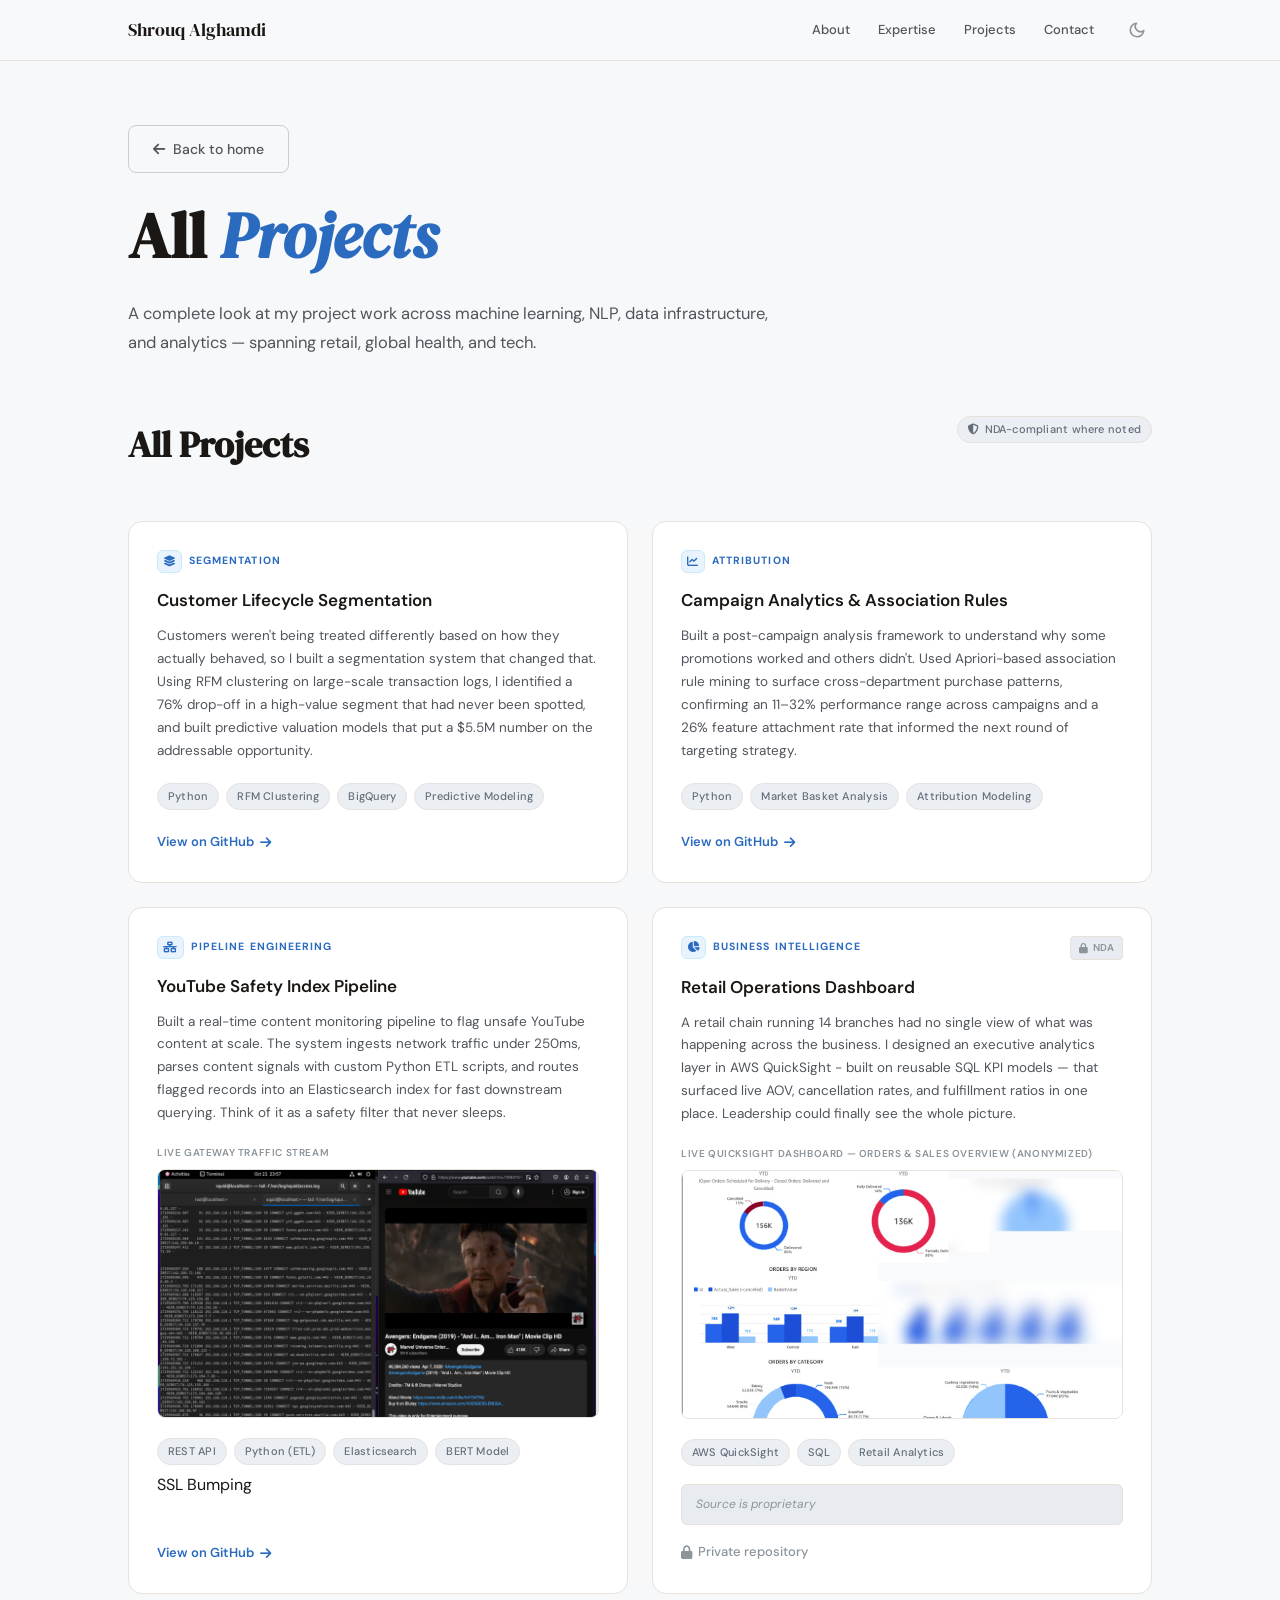
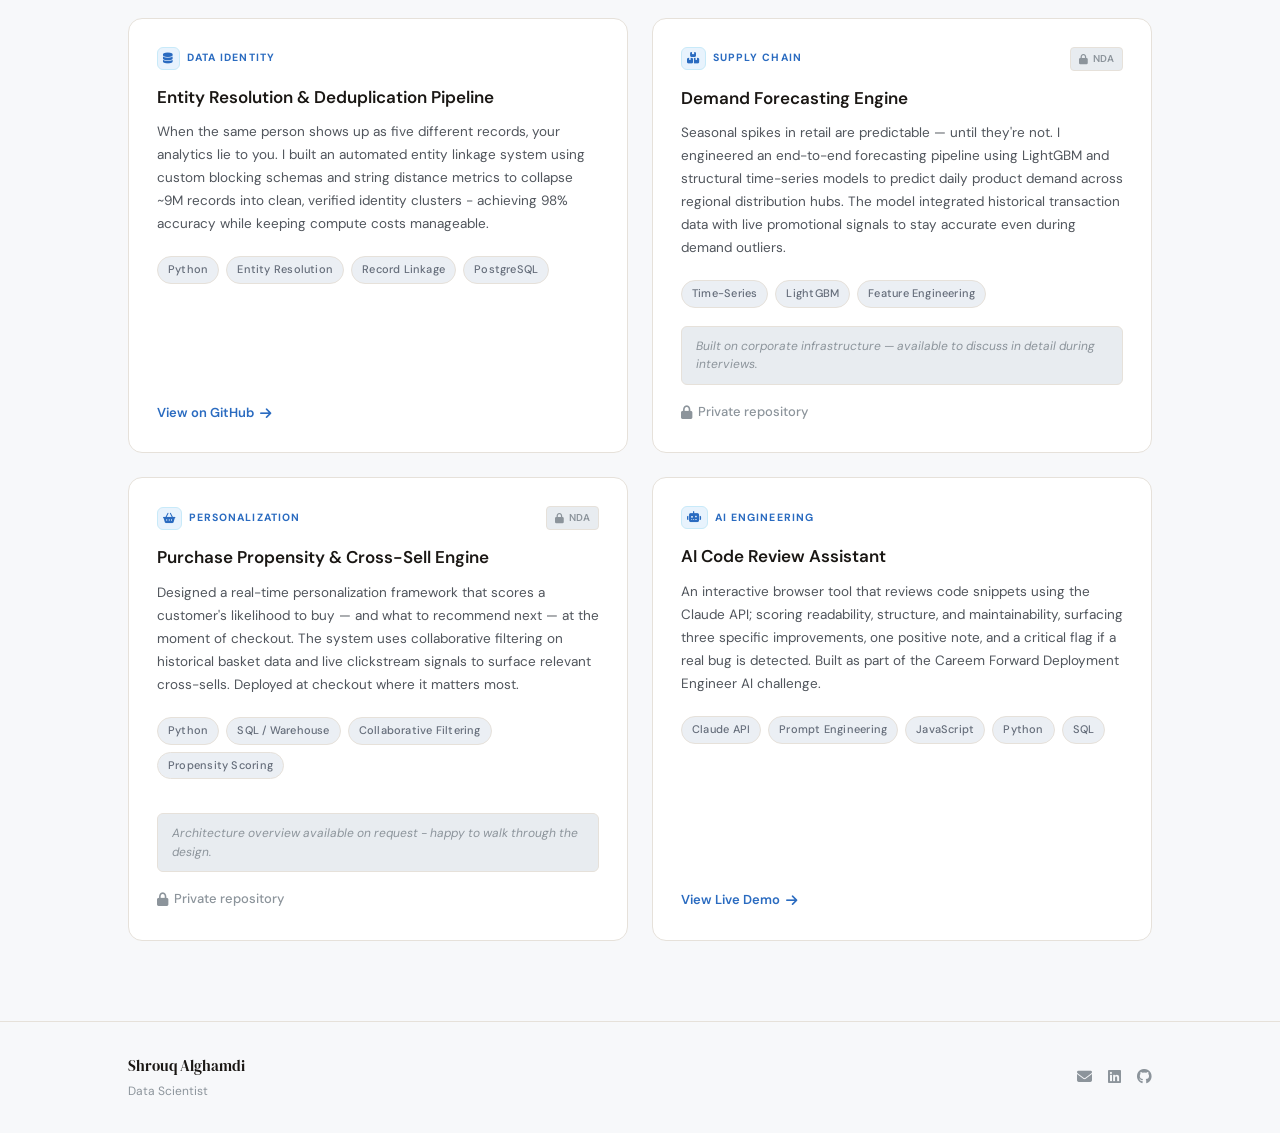
==== projects-page.html @ cefa9490 "Create projects-page.html" ====
<!DOCTYPE html>
<html lang="en" data-theme="light">
<head>
  <script>
    (function () {
      const saved = localStorage.getItem('portfolio-theme');
      document.documentElement.setAttribute('data-theme', saved || 'light');
    })();
  </script>
  <meta charset="UTF-8" />
  <meta name="viewport" content="width=device-width, initial-scale=1.0" />
  <title>Projects - Shrouq Alghamdi</title>

  <link rel="preconnect" href="https://fonts.googleapis.com" />
  <link rel="preconnect" href="https://fonts.gstatic.com" crossorigin />
  <link href="https://fonts.googleapis.com/css2?family=DM+Serif+Display:ital@0;1&family=DM+Sans:ital,opsz,wght@0,9..40,300;0,9..40,400;0,9..40,500;0,9..40,600;1,9..40,300&display=swap" rel="stylesheet" />
  <link rel="stylesheet" href="https://cdnjs.cloudflare.com/ajax/libs/font-awesome/6.4.0/css/all.min.css" />

  <style>
    /* ── Tokens ────────────────────────────────────────────────────── */
    :root {
      --bg:          #f7f8fa;
      --bg-surface:  #ffffff;
      --bg-tint:     #e8ecf0;
      --nav-bg:      rgba(247, 249, 250, 0.88);
      --text:        #1a1714;
      --text-2:      #50555c;
      --text-3:      #8c949b;
      --accent:      #2a6bc0;
      --accent-2:    #3e81e0;
      --accent-pale: #e8f3fd;
      --accent-pale2:#c8eaf9;
      --border:      #e6e1da;
      --border-2:    #c5cfd5;
      --card:        #ffffff;
      --card-hover:  #f7fbff;
      --tag-bg:      #ebeff4;
      --tag-text:    #656d7a;
    }
    [data-theme="dark"] {
      --bg:          #101114;
      --bg-surface:  #16181c;
      --bg-tint:     #1c1e22;
      --nav-bg:      rgba(16, 17, 20, 0.88);
      --text:        #e6eaf0;
      --text-2:      #a1a7b5;
      --text-3:      #59606b;
      --accent:      #3e81e0;
      --accent-2:    #5aa0f0;
      --accent-pale: #161f2a;
      --accent-pale2:#182235;
      --border:      #25282e;
      --border-2:    #30353d;
      --card:        #1c1916;
      --card-hover:  #1c1e22;
      --tag-bg:      #2a2520;
      --tag-text:    #848e9b;
    }

    /* ── Reset ────────────────────────────────────────────────────── */
    *, *::before, *::after { box-sizing: border-box; margin: 0; padding: 0; }
    html { scroll-behavior: smooth; }
    body {
      font-family: 'DM Sans', sans-serif;
      background: var(--bg);
      color: var(--text);
      line-height: 1.6;
      transition: background .3s, color .3s;
      -webkit-font-smoothing: antialiased;
    }
    a { color: inherit; text-decoration: none; }
    img { display: block; max-width: 100%; }

    /* ── Utility ──────────────────────────────────────────────────── */
    .serif { font-family: 'DM Serif Display', serif; }
    .accent { color: var(--accent); }
    .container { max-width: 1080px; margin: 0 auto; padding: 0 28px; }
    .tag {
      display: inline-flex; align-items: center; gap: 5px;
      padding: 4px 10px; border-radius: 20px;
      background: var(--tag-bg); color: var(--tag-text);
      font-size: 11px; font-weight: 500; letter-spacing: .02em;
      border: 1px solid var(--border);
    }

    /* ── Nav ──────────────────────────────────────────────────────── */
    nav {
      position: sticky; top: 0; z-index: 100;
      background: var(--nav-bg);
      backdrop-filter: blur(14px);
      border-bottom: 1px solid var(--border);
      transition: background .3s, border-color .3s;
    }
    .nav-inner {
      max-width: 1080px; margin: 0 auto; padding: 0 28px;
      height: 60px; display: flex; align-items: center; justify-content: space-between;
    }
    .nav-brand { font-family: 'DM Serif Display', serif; font-size: 18px; color: var(--text); }
    .nav-links { display: flex; align-items: center; gap: 28px; }
    .nav-links a {
      font-size: 13px; font-weight: 500; color: var(--text-2);
      transition: color .2s;
    }
    .nav-links a:hover { color: var(--accent); }
    .nav-cv {
      padding: 7px 16px; border-radius: 6px;
      background: var(--accent); color: #fff !important;
      font-size: 12px !important; font-weight: 600 !important;
      transition: background .2s, transform .15s !important;
    }
    .nav-cv:hover { background: var(--accent-2) !important; transform: translateY(-1px); }
    #theme-btn {
      background: none; border: none; cursor: pointer;
      color: var(--text-3); padding: 6px; border-radius: 6px;
      transition: color .2s, background .2s;
      display: flex; align-items: center;
    }
    #theme-btn:hover { color: var(--accent); background: var(--bg-tint); }
    .hamburger {
      display: none; background: none; border: none;
      cursor: pointer; color: var(--text-2); padding: 6px;
    }

    /* ── Hero layout ──────────────────────────────────────────────── */
    .hero-inner {
      display: grid;
      grid-template-columns: 1fr 280px;
      gap: 56px;
      align-items: center;
    }
    .hero-photo-col { display: flex; justify-content: center; align-items: flex-start; }
    .hero-photo-frame {
      width: 240px; height: 280px;
      border-radius: 20px;
      overflow: hidden;
      border: 3px solid var(--accent-pale2);
      box-shadow: 0 20px 48px rgba(192,98,42,.15), 0 0 0 8px var(--accent-pale);
      background: var(--bg-tint);
      position: relative;
      flex-shrink: 0;
    }
    .hero-photo-frame img {
      width: 100%; height: 100%; object-fit: cover; object-position: top center;
    }
    .photo-fallback {
      display: none;
      flex-direction: column; align-items: center; justify-content: center;
      gap: 12px; width: 100%; height: 100%;
      color: var(--text-3); font-size: 12px; text-align: center; line-height: 1.5;
    }
    .photo-fallback i { font-size: 40px; color: var(--border-2); }
    @media (max-width: 860px) {
      .hero-inner { grid-template-columns: 1fr; }
      .hero-photo-col { order: -1; }
      .hero-photo-frame { width: 120px; height: 140px; border-radius: 14px; }
    }
    /* ── Hero ─────────────────────────────────────────────────────── */
    .hero { padding: 88px 0 64px; }
    .hero-eyebrow {
      display: inline-flex; align-items: center; gap: 8px;
      padding: 6px 14px; border-radius: 20px;
      background: var(--accent-pale); border: 1px solid var(--accent-pale2);
      color: var(--accent); font-size: 12px; font-weight: 600;
      letter-spacing: .05em; text-transform: uppercase;
      margin-bottom: 28px;
    }
    .hero-eyebrow .dot {
      width: 7px; height: 7px; border-radius: 50%;
      background: var(--accent); animation: pulse 2s infinite;
    }
    @keyframes pulse {
      0%, 100% { opacity: 1; transform: scale(1); }
      50% { opacity: .5; transform: scale(.8); }
    }
    .hero h1 {
      font-family: 'DM Serif Display', serif;
      font-size: clamp(38px, 6vw, 64px);
      line-height: 1.1; color: var(--text); margin-bottom: 28px;
    }
    .hero h1 em { font-style: italic; color: var(--accent); }
    .hero-bio {
      max-width: 640px; font-size: 16.5px; color: var(--text-2);
      line-height: 1.75; margin-bottom: 18px;
    }
    .hero-aside {
      max-width: 580px; font-size: 14px; color: var(--text-3);
      font-style: italic; margin-bottom: 36px; line-height: 1.65;
    }
    .hero-aside i { color: var(--accent); margin-right: 6px; }
    .hero-actions { display: flex; flex-wrap: wrap; gap: 14px; align-items: center; margin-bottom: 40px; }
    .btn-primary {
      padding: 12px 24px; background: var(--accent); color: #fff;
      border-radius: 8px; font-weight: 600; font-size: 14px;
      transition: background .2s, transform .15s, box-shadow .2s;
      box-shadow: 0 4px 14px rgba(192,98,42,.25);
    }
    .btn-primary:hover { background: var(--accent-2); transform: translateY(-2px); box-shadow: 0 6px 20px rgba(192,98,42,.35); }
    .btn-outline {
      padding: 12px 24px; background: transparent; color: var(--text-2);
      border: 1px solid var(--border-2); border-radius: 8px;
      font-weight: 500; font-size: 14px; transition: border-color .2s, color .2s, transform .15s;
    }
    .btn-outline:hover { border-color: var(--accent); color: var(--accent); transform: translateY(-2px); }
    .hero-social { display: flex; align-items: center; gap: 18px; }
    .hero-social a {
      font-size: 17px; color: var(--text-3);
      transition: color .2s, transform .2s;
    }
    .hero-social a:hover { color: var(--accent); transform: translateY(-2px); }
    .hero-location {
      display: flex; align-items: center; gap: 6px;
      font-size: 12px; color: var(--text-3); font-weight: 500;
      padding: 5px 12px; border-radius: 20px;
      background: var(--bg-tint); border: 1px solid var(--border);
    }
    .hero-location i { color: var(--accent); }

    /* ── Stats strip ──────────────────────────────────────────────── */
    .stats-strip {
      background: var(--bg-surface); border-top: 1px solid var(--border);
      border-bottom: 1px solid var(--border);
      padding: 40px 0; transition: background .3s;
    }
    .stats-grid {
      display: grid; grid-template-columns: repeat(3,1fr);
      gap: 0; text-align: center;
    }
    .stat-item { padding: 0 24px; }
    .stat-item + .stat-item { border-left: 1px solid var(--border); }
    .stat-num {
      font-family: 'DM Serif Display', serif;
      font-size: 42px; color: var(--accent); line-height: 1;
      margin-bottom: 8px;
    }
    .stat-label {
      font-size: 12px; font-weight: 600; color: var(--text-3);
      text-transform: uppercase; letter-spacing: .06em; line-height: 1.4;
      margin-bottom: 6px;
    }
    .stat-note {
      font-size: 11px; color: var(--text-3); font-style: italic;
      line-height: 1.4;
    }

    /* ── Skills ───────────────────────────────────────────────────── */
    .skills { padding: 80px 0 60px; }
    .section-label {
      font-size: 11px; font-weight: 700; letter-spacing: .12em;
      text-transform: uppercase; color: var(--accent); margin-bottom: 40px;
      display: flex; align-items: center; gap: 10px;
    }
    .section-label::after {
      content: ''; flex: 1; height: 1px; background: var(--border);
    }
    .skills-grid { display: grid; grid-template-columns: repeat(3,1fr); gap: 28px; }
    .skill-card {
      background: var(--card); border: 1px solid var(--border);
      border-radius: 12px; padding: 24px;
      transition: border-color .25s, transform .25s, box-shadow .25s;
    }
    .skill-card:hover {
      border-color: var(--accent-pale2); transform: translateY(-3px);
      box-shadow: 0 8px 24px rgba(0,0,0,.06);
    }
    .skill-icon {
      width: 40px; height: 40px; border-radius: 10px;
      background: var(--accent-pale); border: 1px solid var(--accent-pale2);
      display: flex; align-items: center; justify-content: center;
      color: var(--accent); font-size: 16px; margin-bottom: 16px;
    }
    .skill-card h3 { font-size: 15px; font-weight: 600; color: var(--text); margin-bottom: 10px; }
    .skill-card p { font-size: 13.5px; color: var(--text-2); line-height: 1.65; }

    /* ── Portfolio ────────────────────────────────────────────────── */
    .portfolio { padding: 60px 0 80px; }
    .portfolio-header {
      display: flex; align-items: flex-start; justify-content: space-between;
      gap: 20px; margin-bottom: 48px; flex-wrap: wrap;
    }
    .portfolio-header h2 {
      font-family: 'DM Serif Display', serif;
      font-size: clamp(26px, 4vw, 36px); color: var(--text);
    }
    .projects-grid { display: grid; grid-template-columns: repeat(2,1fr); gap: 24px; }

    .project-card {
      background: var(--card); border: 1px solid var(--border);
      border-radius: 14px; padding: 28px;
      display: flex; flex-direction: column; justify-content: space-between;
      transition: border-color .25s, box-shadow .25s, transform .25s, background .25s;
      position: relative; overflow: hidden;
    }
    .project-card::before {
      content: ''; position: absolute; top: 0; left: 0;
      width: 3px; height: 100%; background: transparent;
      transition: background .25s;
    }
    .project-card:hover {
      border-color: var(--accent-pale2); background: var(--card-hover);
      transform: translateY(-4px);
      box-shadow: 0 12px 32px rgba(0,0,0,.07);
    }
    .project-card:hover::before { background: var(--accent); }

    .project-card.full-width { grid-column: span 2; }

    .card-eyebrow {
      display: flex; align-items: center; justify-content: space-between;
      margin-bottom: 16px; gap: 10px; flex-wrap: wrap;
    }
    .card-category {
      display: flex; align-items: center; gap: 7px;
      font-size: 10.5px; font-weight: 700; letter-spacing: .1em;
      text-transform: uppercase; color: var(--accent);
    }
    .card-category i {
      padding: 5px; border-radius: 6px;
      background: var(--accent-pale); border: 1px solid var(--accent-pale2);
      font-size: 11px;
    }
    .nda-badge {
      display: flex; align-items: center; gap: 5px;
      font-size: 10px; font-weight: 600; color: var(--text-3);
      padding: 3px 8px; border-radius: 4px;
      background: var(--bg-tint); border: 1px solid var(--border);
    }
    .project-card h3 {
      font-size: 17px; font-weight: 600; color: var(--text);
      margin-bottom: 12px; line-height: 1.4;
      transition: color .2s;
    }
    .project-card:hover h3 { color: var(--accent); }
    .project-card p {
      font-size: 13.5px; color: var(--text-2); line-height: 1.7;
      margin-bottom: 20px;
    }
    .project-img-wrap {
      border-radius: 8px; overflow: hidden;
      border: 1px solid var(--border); margin-bottom: 20px;
      aspect-ratio: 16/9; background: var(--bg-tint);
    }
    .project-img-wrap img {
      width: 100%; height: 100%; object-fit: cover;
      transition: transform .5s;
    }
    .project-card:hover .project-img-wrap img { transform: scale(1.03); }
    .img-caption {
      font-size: 10px; font-weight: 600; letter-spacing: .06em;
      text-transform: uppercase; color: var(--text-3); margin-bottom: 8px;
    }

    .card-footer { margin-top: auto; }
    .tags { display: flex; flex-wrap: wrap; gap: 7px; margin-bottom: 18px; }
    .card-link {
      display: inline-flex; align-items: center; gap: 6px;
      font-size: 13px; font-weight: 600; color: var(--accent);
      transition: gap .2s, color .2s;
    }
    .card-link:hover { gap: 10px; color: var(--accent-2); }
    .card-link-disabled {
      display: inline-flex; align-items: center; gap: 6px;
      font-size: 13px; font-weight: 500; color: var(--text-3);
      cursor: default;
    }
    .nda-note {
      font-size: 12px; color: var(--text-3); font-style: italic;
      margin-bottom: 14px; line-height: 1.55;
      padding: 10px 14px; border-radius: 6px;
      background: var(--bg-tint); border: 1px solid var(--border);
    }

    /* ── Contact ──────────────────────────────────────────────────── */
    .contact {
      background: var(--bg-surface); border-top: 1px solid var(--border);
      padding: 80px 0; transition: background .3s;
    }
    .contact-inner {
      display: grid; grid-template-columns: 1fr 1.4fr; gap: 64px; align-items: start;
    }
    .contact-left h2 {
      font-family: 'DM Serif Display', serif;
      font-size: 32px; color: var(--text); margin-bottom: 16px; line-height: 1.25;
    }
    .contact-left p { font-size: 14px; color: var(--text-2); line-height: 1.7; margin-bottom: 28px; }
    .contact-links { display: flex; flex-direction: column; gap: 12px; }
    .contact-link-item {
      display: flex; align-items: center; gap: 12px;
      font-size: 13.5px; color: var(--text-2);
      transition: color .2s;
    }
    .contact-link-item:hover { color: var(--accent); }
    .contact-link-item i {
      width: 34px; height: 34px; border-radius: 8px;
      background: var(--accent-pale); border: 1px solid var(--accent-pale2);
      display: flex; align-items: center; justify-content: center;
      color: var(--accent); font-size: 13px; flex-shrink: 0;
    }
    .form-group { margin-bottom: 18px; }
    .form-group label {
      display: block; font-size: 11px; font-weight: 700;
      letter-spacing: .08em; text-transform: uppercase;
      color: var(--text-3); margin-bottom: 8px;
    }
    .form-group input,
    .form-group textarea {
      width: 100%; padding: 11px 14px;
      background: var(--bg); border: 1px solid var(--border);
      border-radius: 8px; font-family: 'DM Sans', sans-serif;
      font-size: 14px; color: var(--text);
      transition: border-color .2s, box-shadow .2s;
      outline: none;
    }
    .form-group input:focus,
    .form-group textarea:focus {
      border-color: var(--accent);
      box-shadow: 0 0 0 3px rgba(192,98,42,.12);
    }
    .form-group textarea { resize: vertical; min-height: 120px; }
    .form-row { display: grid; grid-template-columns: 1fr 1fr; gap: 16px; }
    .form-status {
      display: none; font-size: 13px; font-weight: 500;
      padding: 10px 14px; border-radius: 6px; margin-top: 12px;
    }
    .form-status.success { 
      display: block;
      background: #f0faf4; color: #166534; border: 1px solid #bbf7d0;
    }
    .form-status.error { 
      display: block;
      background: #fff1f2; color: #9f1239; border: 1px solid #fecdd3;
    }
    [data-theme="dark"] .form-status.success {
      background: #052e16; color: #86efac; border-color: #166534;
    }
    [data-theme="dark"] .form-status.error {
      background: #2d0a10; color: #fca5a5; border-color: #9f1239;
    }

    /* ── Footer ───────────────────────────────────────────────────── */
    footer {
      background: var(--bg); border-top: 1px solid var(--border);
      padding: 32px 0; transition: background .3s;
    }
    .footer-inner {
      display: flex; align-items: center; justify-content: space-between;
      flex-wrap: wrap; gap: 16px;
    }
    .footer-name { font-family: 'DM Serif Display', serif; font-size: 15px; color: var(--text); }
    .footer-copy { font-size: 12px; color: var(--text-3); }
    .footer-links { display: flex; gap: 16px; }
    .footer-links a { font-size: 15px; color: var(--text-3); transition: color .2s; }
    .footer-links a:hover { color: var(--accent); }

    /* ── Mobile nav ───────────────────────────────────────────────── */
    @media (max-width: 768px) {
      .hamburger { display: flex; }
      .nav-desktop { display: none; }
      .nav-desktop.open {
        display: flex; flex-direction: column; gap: 0;
        position: absolute; top: 60px; left: 0; right: 0;
        background: var(--nav-bg); backdrop-filter: blur(14px);
        border-bottom: 1px solid var(--border);
        padding: 8px 0;
      }
      .nav-desktop.open a {
        padding: 12px 28px; display: block;
        border-bottom: 1px solid var(--border);
      }
      .nav-desktop.open .nav-cv { margin: 12px 28px; display: inline-flex; }
      .nav-links { flex-direction: column; width: 100%; gap: 0; }
      nav { position: sticky; }
    }
    @media (max-width: 860px) {
      .skills-grid { grid-template-columns: 1fr; }
      .projects-grid { grid-template-columns: 1fr; }
      .project-card.full-width { grid-column: span 1; }
      .stats-grid { grid-template-columns: 1fr; }
      .stat-item + .stat-item { border-left: none; border-top: 1px solid var(--border); padding-top: 24px; margin-top: 24px; }
      .contact-inner { grid-template-columns: 1fr; gap: 40px; }
      .form-row { grid-template-columns: 1fr; }
    }
    @media (max-width: 540px) {
      .hero { padding: 56px 0 48px; }
      .hero h1 { font-size: 34px; }
      .nav-brand { font-size: 16px; }
    }

    /* ── Scroll reveal ────────────────────────────────────────────── */
    html.js-reveal-ready .reveal { opacity: 0; transform: translateY(22px); transition: opacity .6s, transform .6s; }
    html.js-reveal-ready .reveal.visible { opacity: 1; transform: none; }
  </style>
</head>
<body>

<!-- NAV -->
<nav>
  <div class="nav-inner">
    <span class="nav-brand">Shrouq Alghamdi</span>
    <button class="hamburger" id="hamburger" aria-label="Toggle menu">
      <i class="fas fa-bars"></i>
    </button>
    <div class="nav-links nav-desktop" id="nav-desktop">
      <a href="index.html#about">About</a>
      <a href="index.html#skills">Expertise</a>
      <a href="projects.html">Projects</a>
      <a href="index.html#contact">Contact</a>
      <!--<a href="shrouq_alghamdi_resume.pdf" download class="nav-cv"><i class="fas fa-download" style="margin-right:6px;font-size:11px"></i>Download CV</a>-->
      <button id="theme-btn" aria-label="Toggle theme">
        <svg id="icon-sun" style="display:none" width="18" height="18" fill="none" stroke="currentColor" stroke-width="2.2" stroke-linecap="round" stroke-linejoin="round" viewBox="0 0 24 24"><circle cx="12" cy="12" r="5"/><line x1="12" y1="1" x2="12" y2="3"/><line x1="12" y1="21" x2="12" y2="23"/><line x1="4.22" y1="4.22" x2="5.64" y2="5.64"/><line x1="18.36" y1="18.36" x2="19.78" y2="19.78"/><line x1="1" y1="12" x2="3" y2="12"/><line x1="21" y1="12" x2="23" y2="12"/><line x1="4.22" y1="19.78" x2="5.64" y2="18.36"/><line x1="18.36" y1="5.64" x2="19.78" y2="4.22"/></svg>
        <svg id="icon-moon" width="18" height="18" fill="none" stroke="currentColor" stroke-width="2.2" stroke-linecap="round" stroke-linejoin="round" viewBox="0 0 24 24"><path d="M21 12.79A9 9 0 1 1 11.21 3 7 7 0 0 0 21 12.79z"/></svg>
      </button>
    </div>
  </div>
</nav>

<!-- PAGE HEADER -->
<section id="about" class="hero" style="padding:64px 0 16px">
  <div class="container">
    <a href="index.html" class="btn-outline reveal" style="display:inline-flex;align-items:center;gap:8px;margin-bottom:28px"><i class="fas fa-arrow-left"></i> Back to home</a>
    <h1 class="reveal" style="transition-delay:.07s">All <em>Projects</em></h1>
    <p class="hero-bio reveal" style="transition-delay:.14s">
      A complete look at my project work across machine learning, NLP, data infrastructure, and analytics — spanning retail, global health, and tech.
    </p>
  </div>
</section>

<!-- PORTFOLIO -->
<section id="portfolio" class="portfolio" style="padding-top:24px">
  <div class="container">
    <div class="portfolio-header">
      <h2 class="reveal">All Projects</h2>
      <span class="tag reveal" style="transition-delay:.1s"><i class="fas fa-shield-alt"></i> NDA-compliant where noted</span>
    </div>
    <div class="projects-grid">

      <!-- 1 -->
      <div class="project-card reveal">
        <div>
          <div class="card-eyebrow">
            <div class="card-category"><i class="fas fa-layer-group"></i> Segmentation</div>
          </div>
          <h3>Customer Lifecycle Segmentation</h3>
          <p>Customers weren't being treated differently based on how they actually behaved, so I built a segmentation system that changed that. Using RFM clustering on large-scale transaction logs, I identified a 76% drop-off in a high-value segment that had never been spotted, and built predictive valuation models that put a $5.5M number on the addressable opportunity.</p>
          <div class="tags">
            <span class="tag">Python</span><span class="tag">RFM Clustering</span>
            <span class="tag">BigQuery</span><span class="tag">Predictive Modeling</span>
          </div>
        </div>
        <div class="card-footer">
          <a href="https://github.com/Shrouqgh/customer-lifecycle-segmentation" target="_blank" rel="noopener" class="card-link">
            View on GitHub <i class="fas fa-arrow-right"></i>
          </a>
        </div>
      </div>

      <!-- 2 -->
      <div class="project-card reveal" style="transition-delay:.08s">
        <div>
          <div class="card-eyebrow">
            <div class="card-category"><i class="fas fa-chart-line"></i> Attribution</div>
          </div>
          <h3>Campaign Analytics &amp; Association Rules</h3>
          <p>Built a post-campaign analysis framework to understand why some promotions worked and others didn't. Used Apriori-based association rule mining to surface cross-department purchase patterns, confirming an 11–32% performance range across campaigns and a 26% feature attachment rate that informed the next round of targeting strategy.</p>
          <div class="tags">
            <span class="tag">Python</span><span class="tag">Market Basket Analysis</span>
            <span class="tag">Attribution Modeling</span>
          </div>
        </div>
        <div class="card-footer">
          <a href="https://github.com/shrouqgh/campaign-lifecycle-analytics" target="_blank" rel="noopener" class="card-link">
            View on GitHub <i class="fas fa-arrow-right"></i>
          </a>
        </div>
      </div>

      <!-- 3 -->
      <div class="project-card reveal">
        <div>
          <div class="card-eyebrow">
            <div class="card-category"><i class="fas fa-network-wired"></i> Pipeline Engineering</div>
          </div>
          <h3>YouTube Safety Index Pipeline</h3>
          <p>Built a real-time content monitoring pipeline to flag unsafe YouTube content at scale. The system ingests network traffic under 250ms, parses content signals with custom Python ETL scripts, and routes flagged records into an Elasticsearch index for fast downstream querying. Think of it as a safety filter that never sleeps.</p>
          <div class="img-caption" style="margin-top:16px">Live gateway traffic stream</div>
          <div class="project-img-wrap">
            <img src="images/youtube-pipeline-stream.png" alt="YouTube pipeline traffic stream screenshot" />
          </div>
          <div class="tags">
            <span class="tag">REST API</span><span class="tag">Python (ETL)</span>
            <span class="tag">Elasticsearch</span>
            <span class="tag">BERT Model</span>
            <span class"tag">SSL Bumping</span>
          </div>
        </div>
        <div class="card-footer">
          <a href="https://github.com/Shrouqgh/youtube-safety-index-pipeline" target="_blank" rel="noopener" class="card-link">
            View on GitHub <i class="fas fa-arrow-right"></i>
          </a>
        </div>
      </div>

      <!-- 4 -->
      <div class="project-card reveal" style="transition-delay:.08s">
        <div>
          <div class="card-eyebrow">
            <div class="card-category"><i class="fas fa-chart-pie"></i> Business Intelligence</div>
            <span class="nda-badge"><i class="fas fa-lock"></i> NDA</span>
          </div>
          <h3>Retail Operations Dashboard</h3>
          <p>A retail chain running 14 branches had no single view of what was happening across the business. I designed an executive analytics layer in AWS QuickSight - built on reusable SQL KPI models — that surfaced live AOV, cancellation rates, and fulfillment ratios in one place. Leadership could finally see the whole picture.</p>
          <div class="img-caption" style="margin-top:16px">Live QuickSight dashboard — orders &amp; sales overview (anonymized)</div>
          <div class="project-img-wrap">
            <img src="images/retail-dashboard-overview.png" alt="Anonymized retail operations QuickSight dashboard" />
          </div>
          <div class="tags">
            <span class="tag">AWS QuickSight</span><span class="tag">SQL</span>
            <span class="tag">Retail Analytics</span>
          </div>
        </div>
        <div class="card-footer">
          <div class="nda-note">Source is proprietary</div>
          <span class="card-link-disabled"><i class="fas fa-lock"></i> Private repository</span>
        </div>
      </div>

      <!-- 5 -->
      <div class="project-card reveal">
        <div>
          <div class="card-eyebrow">
            <div class="card-category"><i class="fas fa-database"></i> Data Identity</div>
          </div>
          <h3>Entity Resolution &amp; Deduplication Pipeline</h3>
          <p>When the same person shows up as five different records, your analytics lie to you. I built an automated entity linkage system using custom blocking schemas and string distance metrics to collapse ~9M records into clean, verified identity clusters - achieving 98% accuracy while keeping compute costs manageable.</p>
          <div class="tags">
            <span class="tag">Python</span><span class="tag">Entity Resolution</span>
            <span class="tag">Record Linkage</span><span class="tag">PostgreSQL</span>
          </div>
        </div>
        <div class="card-footer">
          <a href="https://github.com/Shrouqgh/pitt-ucis-projects" target="_blank" rel="noopener" class="card-link">
            View on GitHub <i class="fas fa-arrow-right"></i>
          </a>
        </div>
      </div>

      <!-- 6 -->
      <div class="project-card reveal" style="transition-delay:.08s">
        <div>
          <div class="card-eyebrow">
            <div class="card-category"><i class="fas fa-boxes"></i> Supply Chain</div>
            <span class="nda-badge"><i class="fas fa-lock"></i> NDA</span>
          </div>
          <h3>Demand Forecasting Engine</h3>
          <p>Seasonal spikes in retail are predictable — until they're not. I engineered an end-to-end forecasting pipeline using LightGBM and structural time-series models to predict daily product demand across regional distribution hubs. The model integrated historical transaction data with live promotional signals to stay accurate even during demand outliers.</p>
          <div class="tags">
            <span class="tag">Time-Series</span><span class="tag">LightGBM</span>
            <span class="tag">Feature Engineering</span>
          </div>
        </div>
        <div class="card-footer">
          <div class="nda-note">Built on corporate infrastructure — available to discuss in detail during interviews.</div>
          <span class="card-link-disabled"><i class="fas fa-lock"></i> Private repository</span>
        </div>
      </div>

      <!-- 7 (full width) -->
      <div class="project-card reveal" style="transition-delay:.08s">
        <div>
          <div class="card-eyebrow">
            <div class="card-category"><i class="fas fa-shopping-basket"></i> Personalization</div>
            <span class="nda-badge"><i class="fas fa-lock"></i> NDA</span>
          </div>
          <h3>Purchase Propensity &amp; Cross-Sell Engine</h3>
          <p>Designed a real-time personalization framework that scores a customer's likelihood to buy — and what to recommend next — at the moment of checkout. The system uses collaborative filtering on historical basket data and live clickstream signals to surface relevant cross-sells. Deployed at checkout where it matters most.</p>
          <div class="tags">
            <span class="tag">Python</span><span class="tag">SQL / Warehouse</span>
            <span class="tag">Collaborative Filtering</span><span class="tag">Propensity Scoring</span>
          </div>
        </div>
        <div class="card-footer" style="margin-top:16px">
          <div class="nda-note">Architecture overview available on request - happy to walk through the design.</div>
          <span class="card-link-disabled"><i class="fas fa-lock"></i> Private repository</span>
        </div>
      </div>



    <!-- AI code review assistant -->
  <div class="project-card reveal" style="transition-delay:.08s">
    <div>
      <div class="card-eyebrow">
        <div class="card-category"><i class="fas fa-robot"></i> AI Engineering</div>
      </div>
      <h3>AI Code Review Assistant</h3>
      <p>An interactive browser tool that reviews code snippets using the Claude API; scoring readability, structure, and maintainability, surfacing three specific improvements, one positive note, and a critical flag if a real bug is detected. Built as part of the Careem Forward Deployment Engineer AI challenge.</p>
      <div class="tags">
        <span class="tag">Claude API</span>
        <span class="tag">Prompt Engineering</span>
        <span class="tag">JavaScript</span>
        <span class="tag">Python</span>
        <span class="tag">SQL</span>
      </div>
    </div>
    <div class="card-footer">
      <a href="https://shrouqgh.github.io/ai-code-reviewer/" target="_blank" rel="noopener" class="card-link">
        View Live Demo <i class="fas fa-arrow-right"></i>
      </a>
    </div>
  </div>


      </div>
  </div>
  </section>





<footer>
  <div class="container">
    <div class="footer-inner">
      <div>
        <div class="footer-name">Shrouq Alghamdi</div>
        <div class="footer-copy" style="margin-top:4px">Data Scientist</div>
      </div>
      <div class="footer-links">
        <a href="mailto:shrouq.ghamdi.ds@gmail.com" title="Email"><i class="fas fa-envelope"></i></a>
        <a href="https://linkedin.com/in/shrouq-alghamdi" target="_blank" rel="noopener" title="LinkedIn"><i class="fab fa-linkedin"></i></a>
        <a href="https://github.com/shrouqgh" target="_blank" rel="noopener" title="GitHub"><i class="fab fa-github"></i></a>
      </div>
    </div>
  </div>
</footer>

<script data-goatcounter="https://shrouqgh.goatcounter.com/count" async src="//gc.zgo.at/count.js"></script>
<script>
document.addEventListener('DOMContentLoaded', () => {

  // ── Theme toggle
  const btn  = document.getElementById('theme-btn');
  const sun  = document.getElementById('icon-sun');
  const moon = document.getElementById('icon-moon');

  function applyTheme(t) {
    document.documentElement.setAttribute('data-theme', t);
    if (sun && moon) {
      sun.style.display  = t === 'dark' ? 'block' : 'none';
      moon.style.display = t === 'dark' ? 'none'  : 'block';
    }
  }

  applyTheme(document.documentElement.getAttribute('data-theme') || 'light');

  if (btn) {
    btn.addEventListener('click', () => {
      const next = document.documentElement.getAttribute('data-theme') === 'dark' ? 'light' : 'dark';
      applyTheme(next);
      localStorage.setItem('portfolio-theme', next);
    });
  }

  // ── Hamburger
  const hamburger = document.getElementById('hamburger');
  const navDesktop = document.getElementById('nav-desktop');
  if (hamburger && navDesktop) {
    hamburger.addEventListener('click', () => navDesktop.classList.toggle('open'));
  }

  // ── Contact form with status
  const form      = document.getElementById('contact-form');
  const status    = document.getElementById('form-status');
  const submitBtn = document.getElementById('submit-btn');
  const btnText   = document.getElementById('btn-text');
  const btnIcon   = document.getElementById('btn-icon');

  if (form) {
    form.addEventListener('submit', async (e) => {
      e.preventDefault();
      btnText.textContent = 'Sending…';
      btnIcon.className = 'fas fa-spinner fa-spin';
      submitBtn.disabled = true;
      try {
        const res = await fetch(form.action, {
          method: 'POST',
          body: new FormData(form),
          headers: { 'Accept': 'application/json' }
        });
        if (res.ok) {
          status.textContent = '✓ Message sent! I\'ll get back to you soon.';
          status.className = 'form-status success';
          form.reset();
          btnText.textContent = 'Message Sent';
          btnIcon.className = 'fas fa-check';
        } else {
          throw new Error();
        }
      } catch {
        status.textContent = '⚠ Something went wrong. Please email me directly at shrouq.ghamdi.ds@gmail.com';
        status.className = 'form-status error';
        btnText.textContent = 'Send Message';
        btnIcon.className = 'fas fa-paper-plane';
        submitBtn.disabled = false;
      }
    });
  }

  document.documentElement.classList.add('js-reveal-ready');
  const observer = new IntersectionObserver((entries) => {
    entries.forEach(e => {
      if (e.isIntersecting) { e.target.classList.add('visible'); observer.unobserve(e.target); }
    });
  }, { threshold: 0.08 });
  document.querySelectorAll('.reveal').forEach(el => observer.observe(el));

});
</script>
</body>
</html>
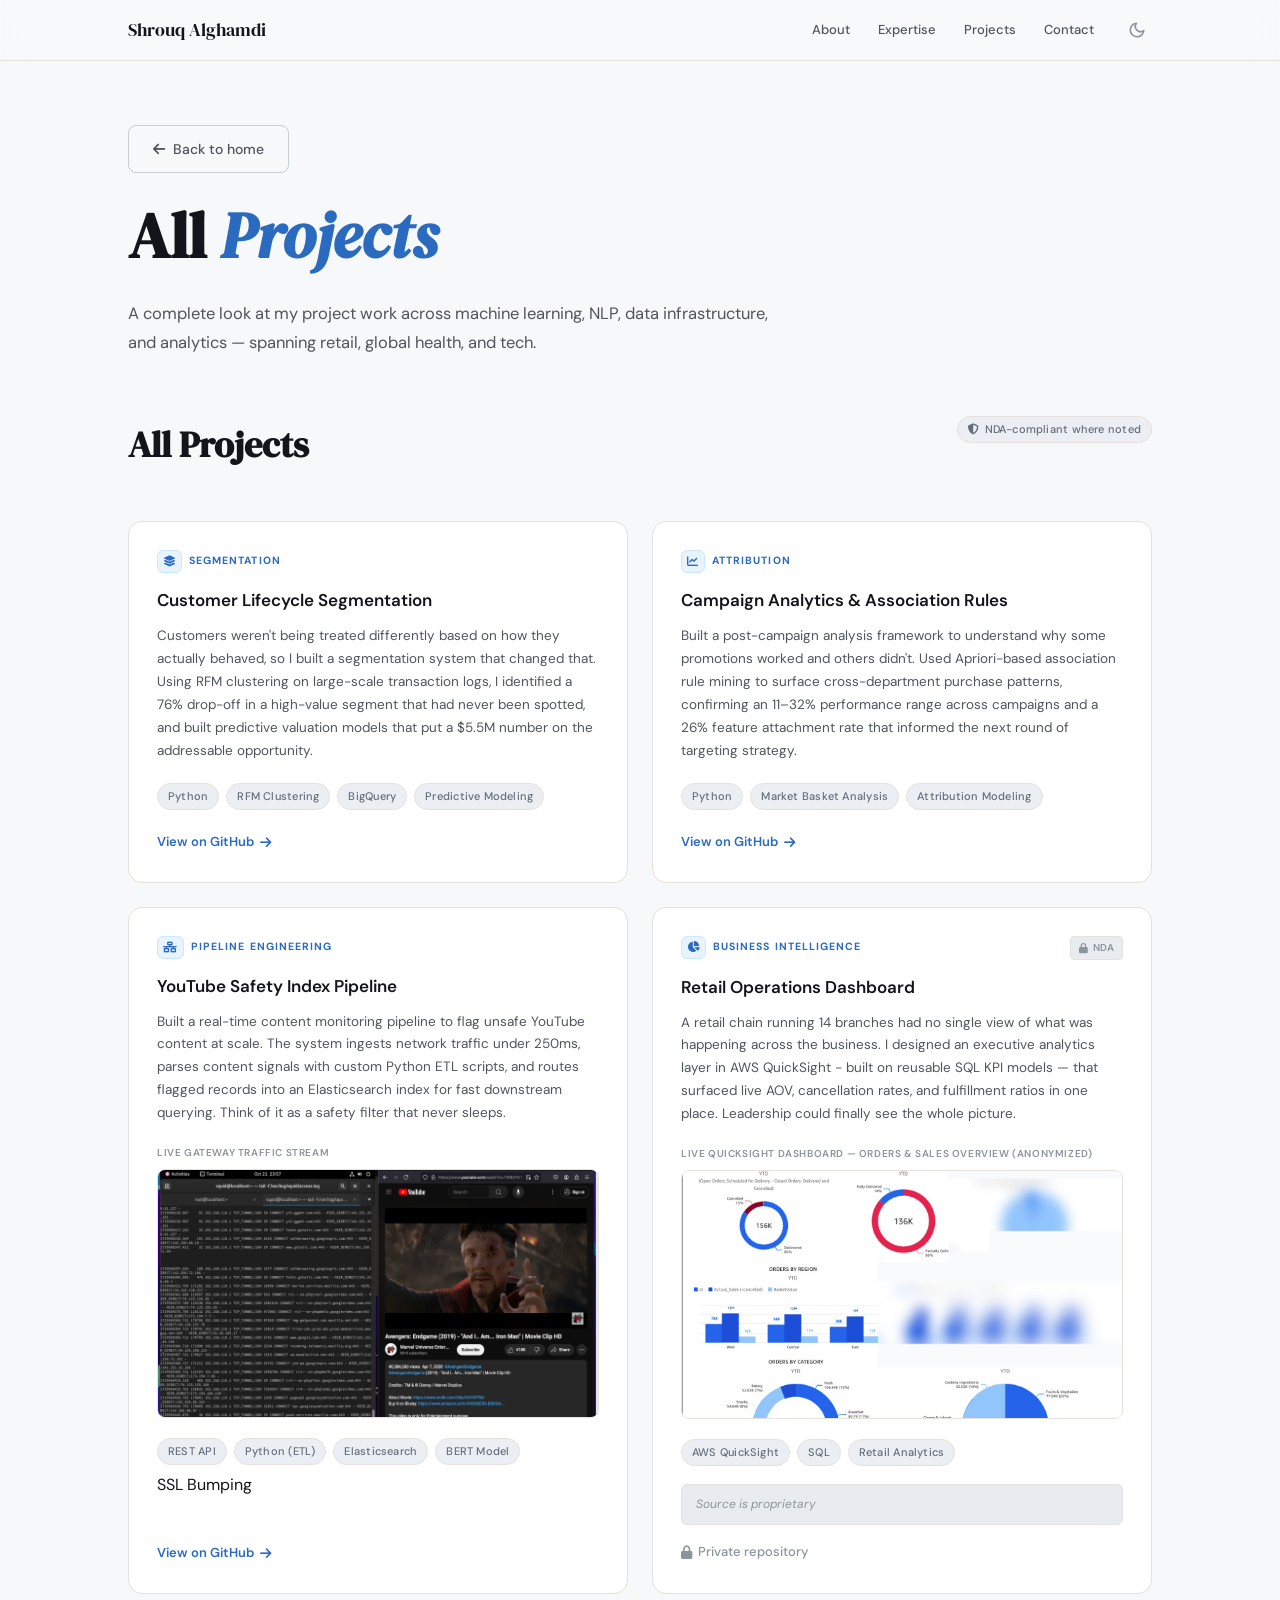
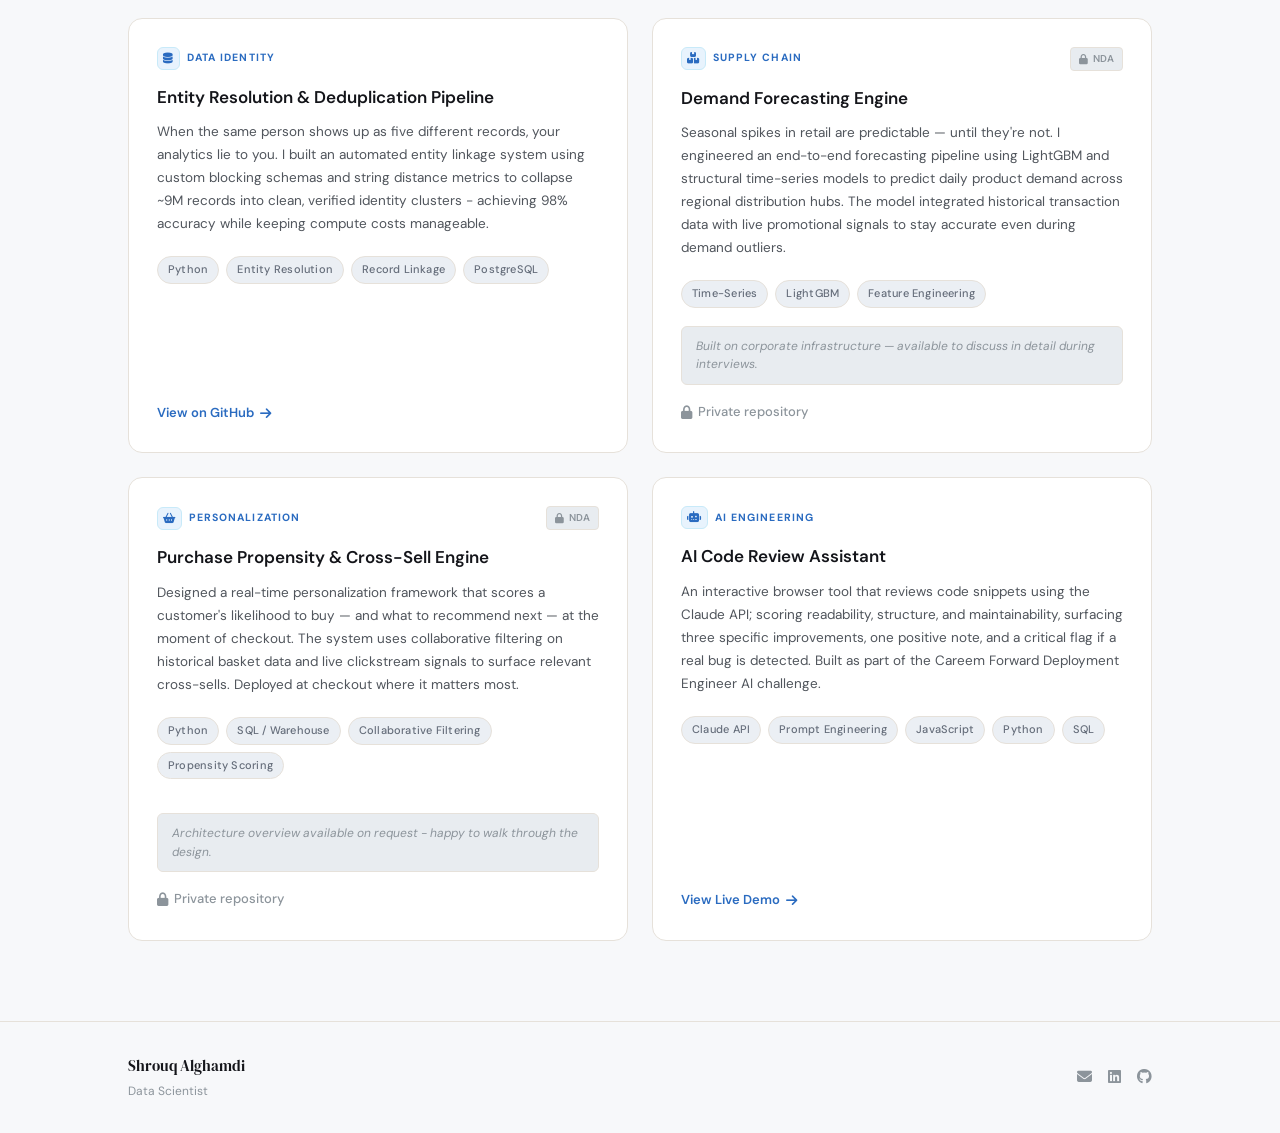
==== commit cc80ea0b: "Update projects-page.html" ====
--- a/projects-page.html
+++ b/projects-page.html
@@ -23,7 +23,7 @@
       --bg-surface:  #ffffff;
       --bg-tint:     #e8ecf0;
       --nav-bg:      rgba(247, 249, 250, 0.88);
-      --text:        #1a1714;
+      --text:        #14151a;
       --text-2:      #50555c;
       --text-3:      #8c949b;
       --accent:      #2a6bc0;
@@ -51,9 +51,9 @@
       --accent-pale2:#182235;
       --border:      #25282e;
       --border-2:    #30353d;
-      --card:        #1c1916;
+      --card:        #16171c;
       --card-hover:  #1c1e22;
-      --tag-bg:      #2a2520;
+      --tag-bg:      #20202a;
       --tag-text:    #848e9b;
     }
 
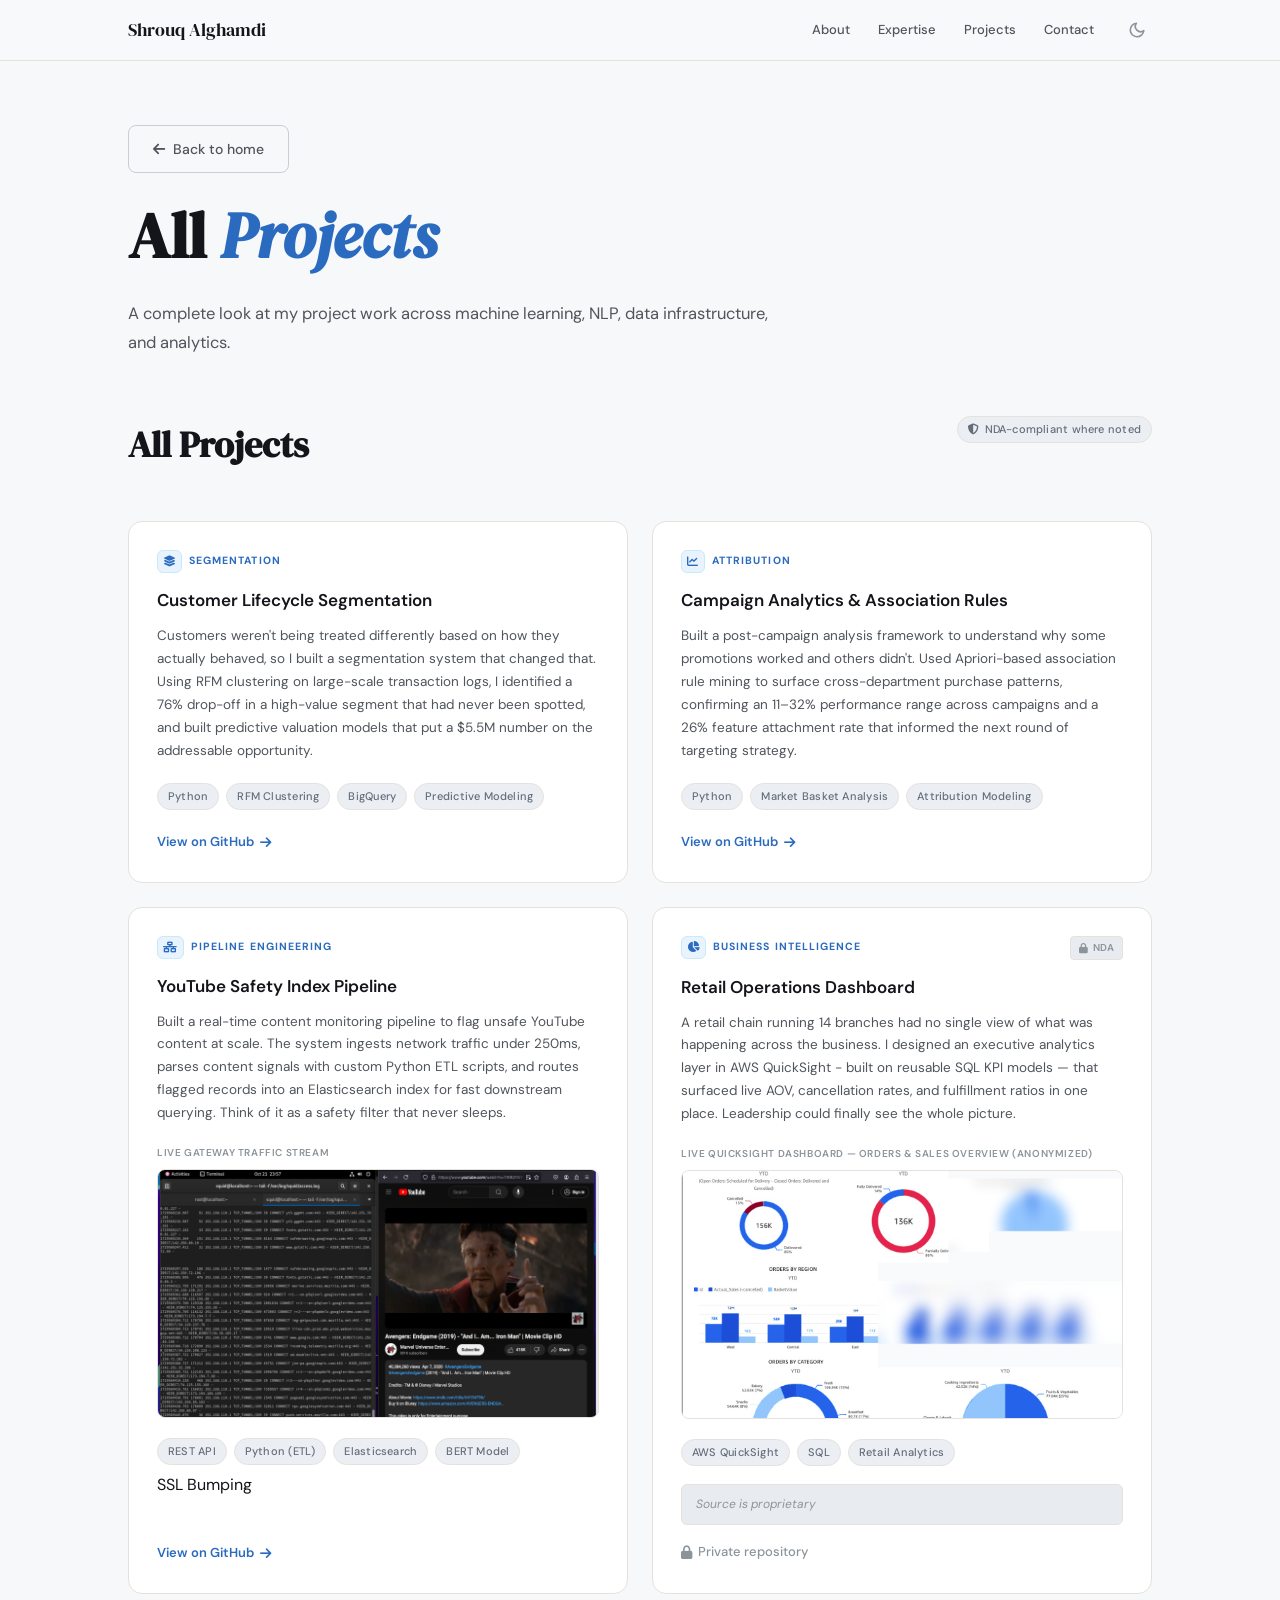
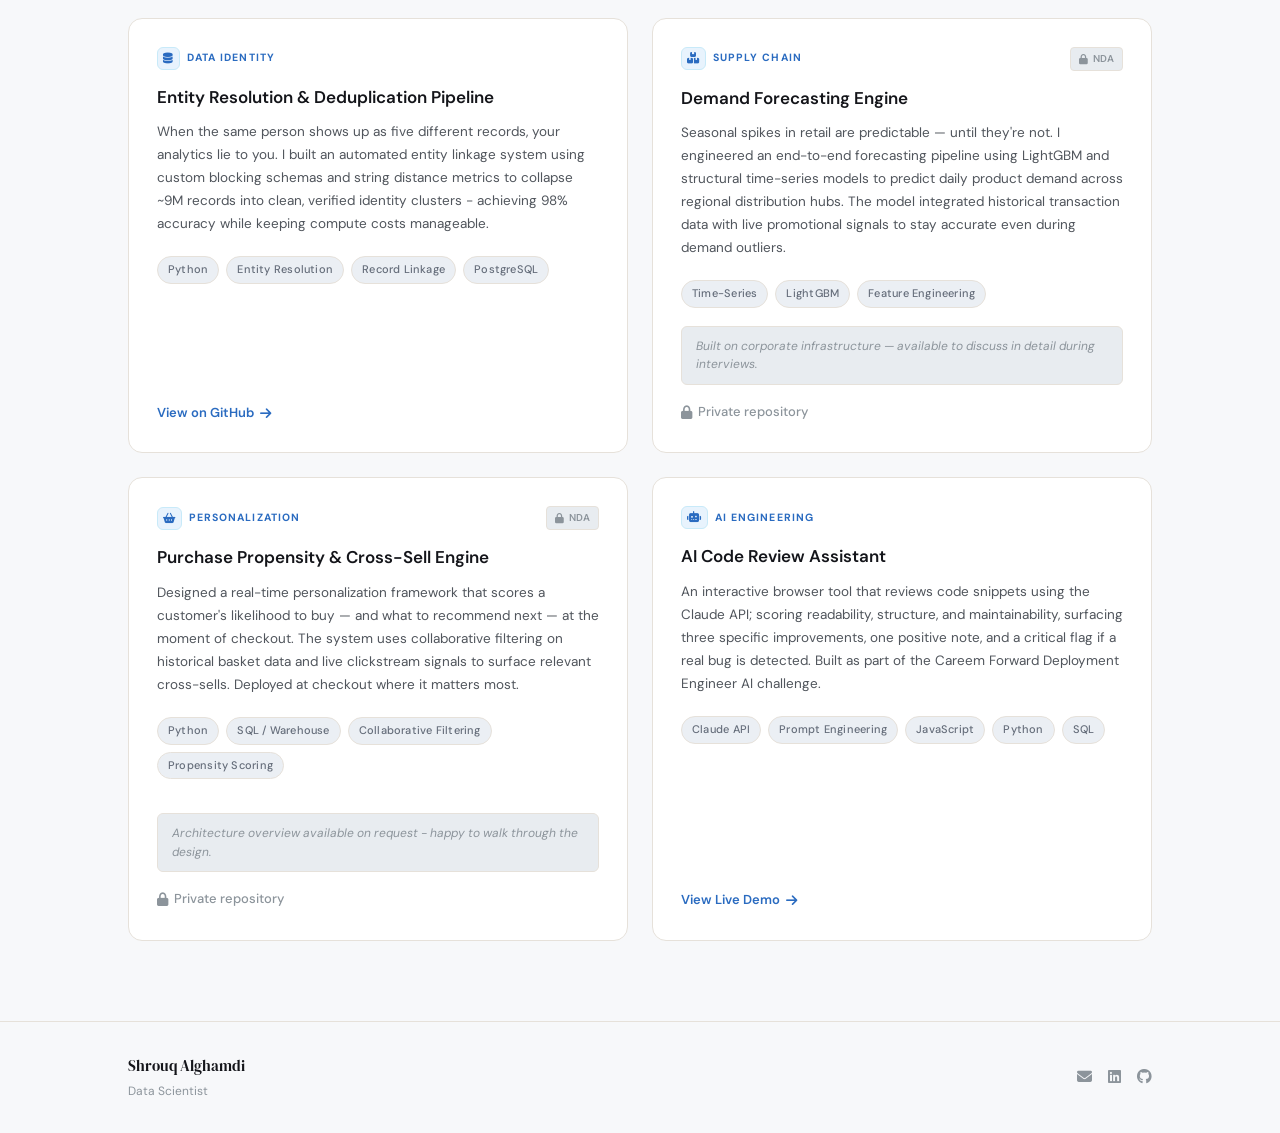
==== commit 24393144: "Update projects-page.html" ====
--- a/projects-page.html
+++ b/projects-page.html
@@ -519,7 +519,7 @@
     <a href="index.html" class="btn-outline reveal" style="display:inline-flex;align-items:center;gap:8px;margin-bottom:28px"><i class="fas fa-arrow-left"></i> Back to home</a>
     <h1 class="reveal" style="transition-delay:.07s">All <em>Projects</em></h1>
     <p class="hero-bio reveal" style="transition-delay:.14s">
-      A complete look at my project work across machine learning, NLP, data infrastructure, and analytics — spanning retail, global health, and tech.
+      A complete look at my project work across machine learning, NLP, data infrastructure, and analytics.
     </p>
   </div>
 </section>
